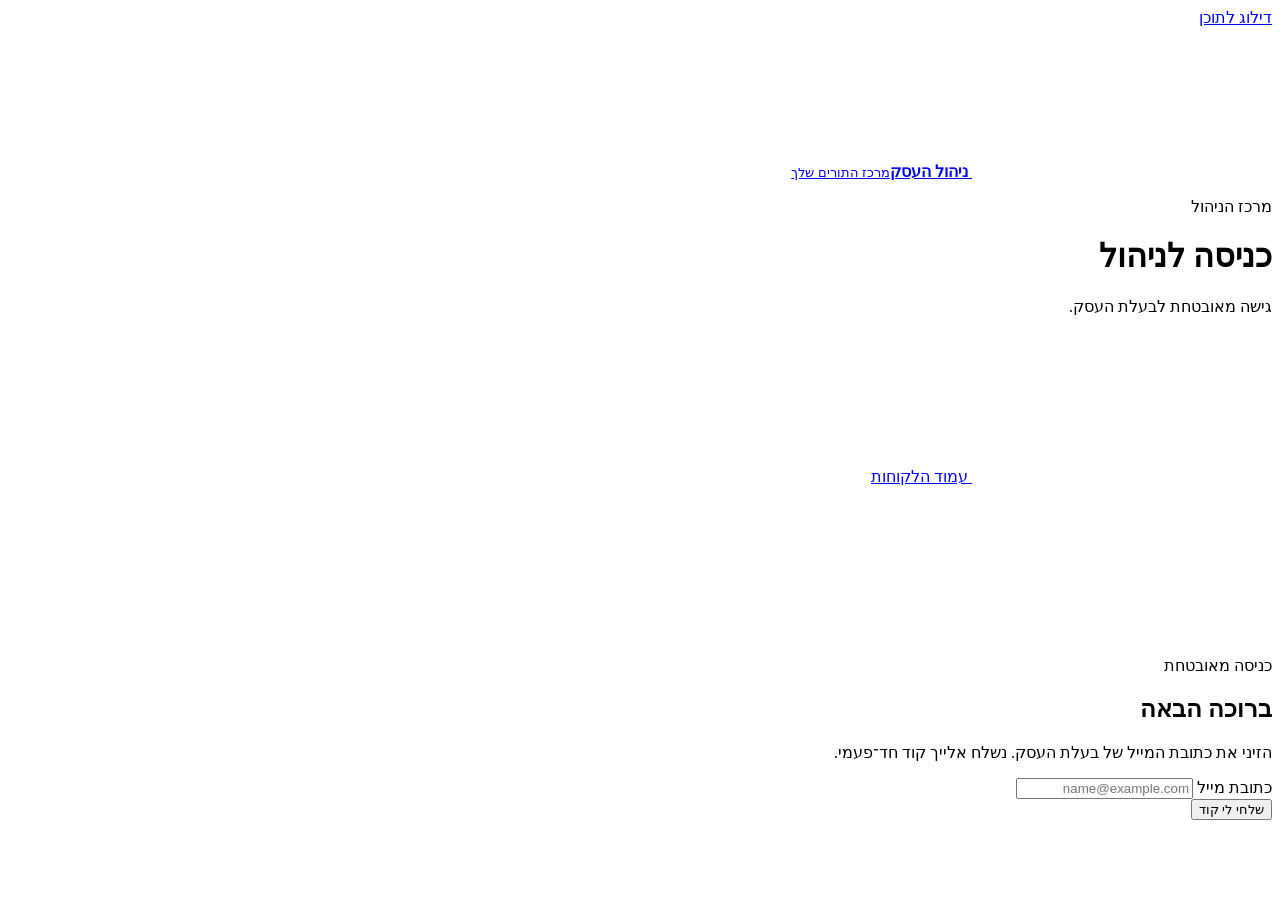
==== static/owner.html @ 922de00a "Initial booking system" ====
<!doctype html>
<html lang="he" dir="rtl">
<head>
  <meta charset="utf-8">
  <meta name="viewport" content="width=device-width, initial-scale=1, viewport-fit=cover">
  <meta name="theme-color" content="#fbf8f6">
  <title>ניהול תורים</title>
  <link rel="icon" href="/favicon.svg" type="image/svg+xml">
  <link rel="preconnect" href="https://fonts.googleapis.com">
  <link rel="preconnect" href="https://fonts.gstatic.com" crossorigin>
  <link rel="stylesheet" href="/styles.css">
</head>
<body class="owner-page">
  <a class="skip-link" href="#ownerContent">דילוג לתוכן</a>
  <div class="owner-layout">
    <aside class="owner-sidebar" aria-label="ניווט ניהול">
      <a class="brand-mark owner-brand" href="/owner.html">
        <span class="brand-mark__icon"><svg class="icon" aria-hidden="true"><use href="/icons.svg#sparkles"></use></svg></span>
        <span><strong>ניהול העסק</strong><small>מרכז התורים שלך</small></span>
      </a>
      <nav id="ownerNav" class="owner-nav" aria-label="מסכי ניהול" hidden>
        <button data-tab="bookings" type="button" aria-selected="true"><svg class="icon" aria-hidden="true"><use href="/icons.svg#calendar-days"></use></svg><span>תורים</span></button>
        <button data-tab="services" type="button" aria-selected="false"><svg class="icon" aria-hidden="true"><use href="/icons.svg#briefcase"></use></svg><span>שירותים</span></button>
        <button data-tab="hours" type="button" aria-selected="false"><svg class="icon" aria-hidden="true"><use href="/icons.svg#clock"></use></svg><span>שעות פעילות</span></button>
        <button data-tab="overrides" type="button" aria-selected="false"><svg class="icon" aria-hidden="true"><use href="/icons.svg#calendar-off"></use></svg><span>ימים מיוחדים</span></button>
        <button data-tab="blocks" type="button" aria-selected="false"><svg class="icon" aria-hidden="true"><use href="/icons.svg#ban"></use></svg><span>חסימות</span></button>
        <button data-tab="customers" type="button" aria-selected="false"><svg class="icon" aria-hidden="true"><use href="/icons.svg#users"></use></svg><span>לקוחות</span></button>
        <button data-tab="settings" type="button" aria-selected="false"><svg class="icon" aria-hidden="true"><use href="/icons.svg#settings"></use></svg><span>הגדרות</span></button>
      </nav>
      <a id="ownerSidebarFooter" class="owner-sidebar__footer" href="/" hidden><svg class="icon" aria-hidden="true"><use href="/icons.svg#home"></use></svg><span>צפייה בעמוד הלקוחות</span></a>
    </aside>

    <main class="owner-main" id="ownerContent">
      <header class="owner-topbar">
        <div>
          <p class="eyebrow">מרכז הניהול</p>
          <h1 id="pageTitle">כניסה לניהול</h1>
          <p id="pageDescription">גישה מאובטחת לבעלת העסק.</p>
        </div>
        <a class="btn btn--secondary btn--compact" href="/">
          <svg class="icon" aria-hidden="true"><use href="/icons.svg#home"></use></svg>
          <span>עמוד הלקוחות</span>
        </a>
      </header>

      <section class="login-card" aria-labelledby="loginTitle">
        <div class="login-card__visual"><svg class="icon" aria-hidden="true"><use href="/icons.svg#shield-check"></use></svg></div>
        <div class="login-card__content">
          <p class="eyebrow">כניסה מאובטחת</p>
          <h2 id="loginTitle">ברוכה הבאה</h2>
          <p>הזיני את כתובת המייל של בעלת העסק. נשלח אלייך קוד חד־פעמי.</p>
          <div class="field">
            <label for="email">כתובת מייל</label>
            <input id="email" class="input ltr" type="email" inputmode="email" autocomplete="email" placeholder="name@example.com">
          </div>
          <button id="sendCode" class="btn btn--primary btn--wide" type="button">שלחי לי קוד</button>
          <div id="ownerCodeField" class="field" hidden>
            <label for="code">הקוד שקיבלת</label>
            <input id="code" class="input otp__box" inputmode="numeric" autocomplete="one-time-code" maxlength="4" pattern="[0-9]{4}" placeholder="0000">
            <button id="verify" class="btn btn--primary btn--wide" type="button">כניסה לניהול</button>
          </div>
          <p id="loginStatus" class="field-message" aria-live="polite"></p>
        </div>
      </section>

      <section id="admin" class="admin-content" hidden>
        <div id="stats" class="stats-grid" aria-live="polite"></div>
        <div id="view" class="admin-view" aria-live="polite" aria-busy="false"></div>
      </section>
    </main>
  </div>

  <dialog id="confirmDialog" class="confirm-dialog" aria-labelledby="confirmTitle">
    <div class="confirm-dialog__icon"><svg class="icon" aria-hidden="true"><use href="/icons.svg#circle-alert"></use></svg></div>
    <h2 id="confirmTitle">אישור פעולה</h2>
    <p id="confirmMessage"></p>
    <div class="dialog-actions">
      <button id="confirmCancel" class="btn btn--secondary" type="button">חזרה</button>
      <button id="confirmAccept" class="btn btn--danger" type="button">אישור</button>
    </div>
  </dialog>

  <div id="toastRegion" class="toast-region" aria-live="polite" aria-atomic="true"></div>
  <script src="/owner.js"></script>
</body>
</html>
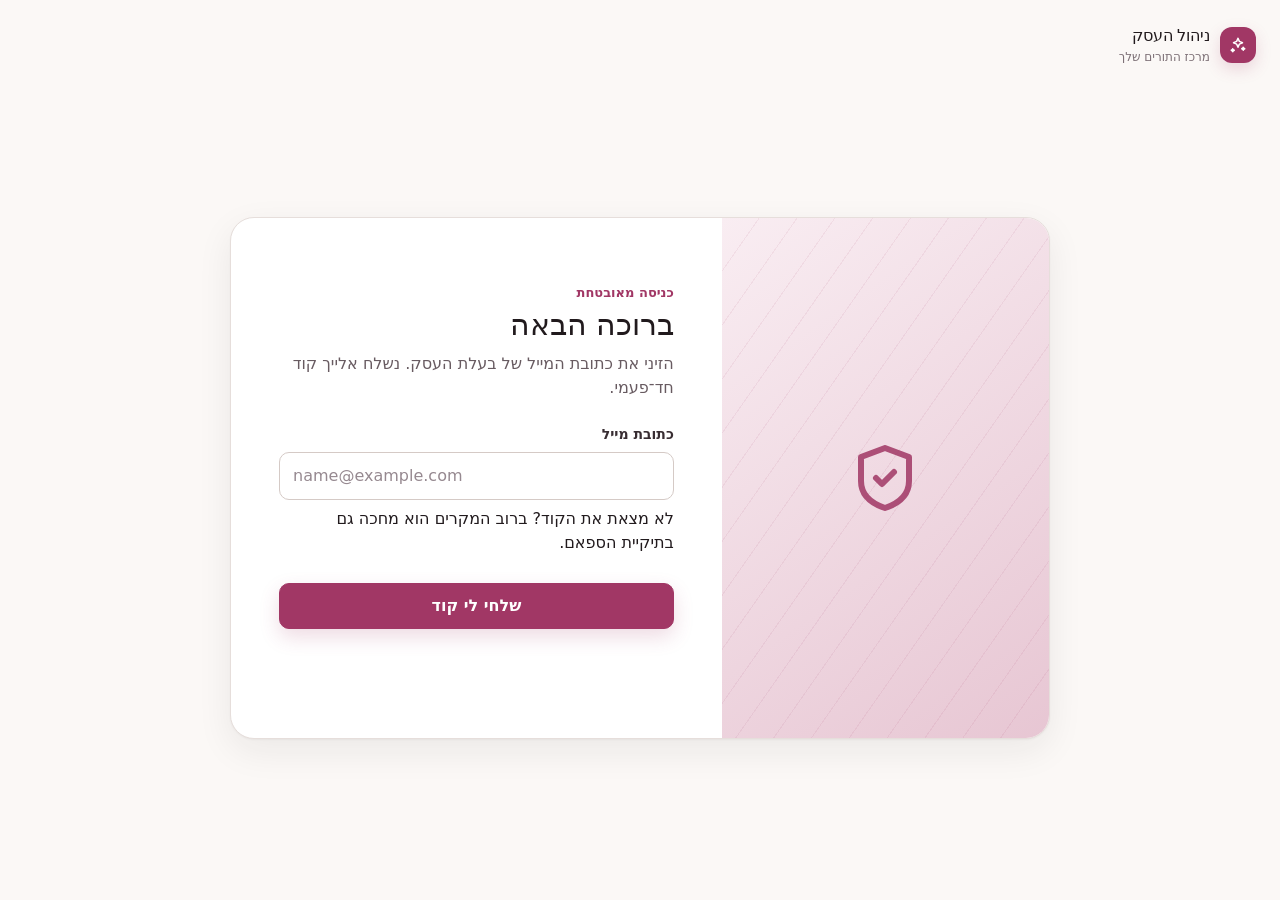
==== commit 24cdc1a1: "update code" ====
--- a/static/owner.html
+++ b/static/owner.html
@@ -8,7 +8,7 @@
   <link rel="icon" href="/favicon.svg" type="image/svg+xml">
   <link rel="preconnect" href="https://fonts.googleapis.com">
   <link rel="preconnect" href="https://fonts.gstatic.com" crossorigin>
-  <link rel="stylesheet" href="/styles.css">
+  <link rel="stylesheet" href="/styles.css?v=20260716-contact">
 </head>
 <body class="owner-page">
   <a class="skip-link" href="#ownerContent">דילוג לתוכן</a>
@@ -37,10 +37,16 @@
           <h1 id="pageTitle">כניסה לניהול</h1>
           <p id="pageDescription">גישה מאובטחת לבעלת העסק.</p>
         </div>
-        <a class="btn btn--secondary btn--compact" href="/">
-          <svg class="icon" aria-hidden="true"><use href="/icons.svg#home"></use></svg>
-          <span>עמוד הלקוחות</span>
-        </a>
+        <div class="owner-topbar__actions">
+          <button id="logout" class="btn btn--ghost btn--compact" type="button" hidden>
+            <svg class="icon" aria-hidden="true"><use href="/icons.svg#log-out"></use></svg>
+            <span>יציאה</span>
+          </button>
+          <a class="btn btn--secondary btn--compact" href="/">
+            <svg class="icon" aria-hidden="true"><use href="/icons.svg#home"></use></svg>
+            <span>עמוד הלקוחות</span>
+          </a>
+        </div>
       </header>
 
       <section class="login-card" aria-labelledby="loginTitle">
@@ -52,11 +58,12 @@
           <div class="field">
             <label for="email">כתובת מייל</label>
             <input id="email" class="input ltr" type="email" inputmode="email" autocomplete="email" placeholder="name@example.com">
+            <p class="email-hint">לא מצאת את הקוד? ברוב המקרים הוא מחכה גם בתיקיית הספאם.</p>
           </div>
           <button id="sendCode" class="btn btn--primary btn--wide" type="button">שלחי לי קוד</button>
           <div id="ownerCodeField" class="field" hidden>
             <label for="code">הקוד שקיבלת</label>
-            <input id="code" class="input otp__box" inputmode="numeric" autocomplete="one-time-code" maxlength="4" pattern="[0-9]{4}" placeholder="0000">
+            <input id="code" class="input otp__box" inputmode="numeric" autocomplete="one-time-code" maxlength="6" pattern="[0-9]{6}" placeholder="000000">
             <button id="verify" class="btn btn--primary btn--wide" type="button">כניסה לניהול</button>
           </div>
           <p id="loginStatus" class="field-message" aria-live="polite"></p>
@@ -80,7 +87,21 @@
     </div>
   </dialog>
 
+  <dialog id="rescheduleDialog" class="confirm-dialog" aria-labelledby="rescheduleTitle">
+    <div class="confirm-dialog__icon"><svg class="icon" aria-hidden="true"><use href="/icons.svg#calendar-days"></use></svg></div>
+    <h2 id="rescheduleTitle">שינוי מועד</h2>
+    <div class="form-grid">
+      <label class="field"><span class="field__label">תאריך</span><input id="rescheduleDate" class="input ltr" type="date" required></label>
+      <label class="field"><span class="field__label">שעה</span><input id="rescheduleTime" class="input ltr" type="time" required></label>
+    </div>
+    <p id="rescheduleStatus" class="field-message" aria-live="polite"></p>
+    <div class="dialog-actions">
+      <button id="rescheduleCancel" class="btn btn--secondary" type="button">חזרה</button>
+      <button id="rescheduleSave" class="btn btn--primary" type="button"><span>שמירת מועד</span></button>
+    </div>
+  </dialog>
+
   <div id="toastRegion" class="toast-region" aria-live="polite" aria-atomic="true"></div>
-  <script src="/owner.js"></script>
+  <script src="/owner.js?v=20260716-images3"></script>
 </body>
 </html>
--- a/styles.css
+++ b/styles.css
@@ -0,0 +1,2392 @@
+@import url("https://fonts.googleapis.com/css2?family=Assistant:wght@400;500;600;700&family=Rubik:wght@400;500;600&display=swap");
+
+:root {
+  --ink-950: #211a1d;
+  --ink-800: #382d32;
+  --ink-600: #685b61;
+  --ink-500: #7d7076;
+  --ink-400: #968990;
+  --surface-page: #fbf8f6;
+  --surface-card: #ffffff;
+  --surface-subtle: #f6f1ef;
+  --surface-muted: #efe9e7;
+  --border: #e6dedb;
+  --border-strong: #d5cac6;
+  --accent: #a13765;
+  --accent-hover: #872b55;
+  --accent-pressed: #742349;
+  --accent-soft: #f8eaf0;
+  --accent-subtle: #fcf5f8;
+  --success: #256a4a;
+  --success-soft: #e9f5ee;
+  --warning: #8a5a12;
+  --warning-soft: #fff4df;
+  --danger: #a23737;
+  --danger-hover: #892b2b;
+  --danger-soft: #fbecec;
+  --focus: #a13765;
+  --shadow-card: 0 1px 2px rgba(33, 26, 29, .04), 0 12px 36px rgba(33, 26, 29, .07);
+  --shadow-overlay: 0 24px 80px rgba(33, 26, 29, .18);
+  --radius-sm: 10px;
+  --radius-md: 16px;
+  --radius-lg: 24px;
+  --radius-full: 999px;
+  --ease: cubic-bezier(.22, 1, .36, 1);
+  --sidebar-width: 248px;
+}
+
+* {
+  box-sizing: border-box;
+  letter-spacing: 0;
+}
+
+html {
+  min-width: 320px;
+  direction: rtl;
+  scroll-behavior: smooth;
+}
+
+body {
+  min-height: 100vh;
+  margin: 0;
+  overflow-x: hidden;
+  background: var(--surface-page);
+  color: var(--ink-950);
+  font-family: "Assistant", system-ui, sans-serif;
+  font-size: 16px;
+  line-height: 1.5;
+  font-variant-numeric: tabular-nums;
+  -webkit-font-smoothing: antialiased;
+}
+
+button,
+input,
+textarea,
+select {
+  color: inherit;
+  font: inherit;
+  font-variant-numeric: tabular-nums;
+}
+
+button,
+summary {
+  -webkit-tap-highlight-color: transparent;
+}
+
+button:not(:disabled),
+summary {
+  cursor: pointer;
+}
+
+button:disabled {
+  cursor: not-allowed;
+  opacity: .58;
+}
+
+a {
+  color: inherit;
+  text-decoration: none;
+}
+
+svg {
+  display: block;
+}
+
+h1,
+h2,
+h3,
+p {
+  margin-block-start: 0;
+}
+
+h1,
+h2,
+h3 {
+  font-family: "Rubik", "Assistant", sans-serif;
+  font-weight: 500;
+  line-height: 1.25;
+}
+
+[hidden] {
+  display: none !important;
+}
+
+:focus-visible {
+  outline: 3px solid var(--focus);
+  outline-offset: 3px;
+}
+
+::selection {
+  background: var(--accent-soft);
+  color: var(--accent-pressed);
+}
+
+.ltr,
+input[type="tel"],
+input[type="number"],
+input[type="time"],
+input[type="date"],
+.otp__box {
+  direction: ltr;
+  unicode-bidi: isolate;
+}
+
+.icon {
+  width: 20px;
+  height: 20px;
+  flex: 0 0 auto;
+}
+
+.skip-link {
+  position: fixed;
+  z-index: 100;
+  inset-block-start: 8px;
+  inset-inline-start: 8px;
+  padding: 10px 16px;
+  border-radius: var(--radius-sm);
+  background: var(--ink-950);
+  color: #fff;
+  transform: translateY(-160%);
+}
+
+.skip-link:focus-visible {
+  transform: translateY(0);
+}
+
+.eyebrow {
+  margin-block-end: 4px;
+  color: var(--accent);
+  font-size: 13px;
+  font-weight: 700;
+}
+
+.muted,
+.section-description {
+  color: var(--ink-600);
+}
+
+.site-header {
+  position: relative;
+  z-index: 10;
+  width: min(100% - 32px, 760px);
+  min-height: 72px;
+  margin-inline: auto;
+  display: flex;
+  align-items: center;
+  justify-content: space-between;
+  gap: 16px;
+}
+
+.brand-mark {
+  min-width: 0;
+  display: inline-flex;
+  align-items: center;
+  gap: 10px;
+}
+
+.brand-mark strong {
+  overflow: hidden;
+  font-family: "Rubik", sans-serif;
+  font-size: 16px;
+  font-weight: 500;
+  text-overflow: ellipsis;
+  white-space: nowrap;
+}
+
+.brand-mark__icon {
+  width: 36px;
+  height: 36px;
+  border-radius: 12px;
+  display: grid;
+  place-items: center;
+  background: var(--accent);
+  color: #fff;
+  box-shadow: 0 6px 16px rgba(161, 55, 101, .18);
+}
+
+.brand-mark__icon .icon {
+  width: 18px;
+  height: 18px;
+}
+
+.header-actions {
+  display: flex;
+  align-items: center;
+  gap: 8px;
+}
+
+.btn {
+  min-height: 46px;
+  max-width: 100%;
+  border: 1px solid transparent;
+  border-radius: var(--radius-sm);
+  padding: 10px 18px;
+  display: inline-flex;
+  align-items: center;
+  justify-content: center;
+  gap: 8px;
+  background: transparent;
+  font-weight: 700;
+  line-height: 1.25;
+  text-align: center;
+  transition: background-color 140ms ease, border-color 140ms ease, color 140ms ease, transform 100ms ease, box-shadow 140ms ease;
+}
+
+.btn:active:not(:disabled),
+.service-card:active,
+.time-chip:active,
+.contact-btn:active {
+  transform: scale(.97);
+}
+
+.btn--primary {
+  border-color: var(--accent);
+  background: var(--accent);
+  color: #fff;
+  box-shadow: 0 8px 20px rgba(161, 55, 101, .18);
+}
+
+.btn--secondary {
+  border-color: var(--border);
+  background: var(--surface-card);
+  color: var(--ink-800);
+  box-shadow: 0 1px 2px rgba(33, 26, 29, .04);
+}
+
+.btn--ghost {
+  border-color: transparent;
+  color: var(--ink-600);
+}
+
+.btn--danger {
+  border-color: var(--danger);
+  background: var(--danger);
+  color: #fff;
+}
+
+.btn--compact {
+  min-height: 40px;
+  padding: 8px 12px;
+  font-size: 14px;
+}
+
+.btn--wide {
+  width: 100%;
+}
+
+.btn.is-loading {
+  pointer-events: none;
+}
+
+.booking-shell {
+  width: min(100% - 32px, 760px);
+  margin-inline: auto;
+  padding-block: 8px 136px;
+}
+
+.business-card,
+.booking-panel,
+.login-card,
+.admin-section,
+.settings-section {
+  border: 1px solid var(--border);
+  border-radius: var(--radius-lg);
+  background: var(--surface-card);
+  box-shadow: var(--shadow-card);
+}
+
+.business-card {
+  overflow: hidden;
+}
+
+.cover {
+  height: 128px;
+  background-color: #e9d9df;
+  background-image:
+    linear-gradient(135deg, rgba(255, 255, 255, .82), rgba(255, 255, 255, .08)),
+    repeating-linear-gradient(125deg, transparent 0 24px, rgba(161, 55, 101, .08) 24px 25px),
+    linear-gradient(135deg, #f3dfe6, #dba9bc);
+  background-position: center;
+  background-size: cover;
+}
+
+.business-card__content {
+  position: relative;
+  padding: 0 24px 20px;
+  display: grid;
+  grid-template-columns: 76px minmax(0, 1fr) auto;
+  align-items: end;
+  gap: 16px;
+}
+
+.profile {
+  width: 76px;
+  height: 76px;
+  margin-block-start: -30px;
+  align-self: start;
+  border: 4px solid var(--surface-card);
+  border-radius: 22px;
+  background-color: var(--accent-soft);
+  background-image: linear-gradient(145deg, #fff, #eecbd9);
+  background-position: center;
+  background-size: cover;
+  box-shadow: 0 8px 24px rgba(33, 26, 29, .12);
+}
+
+.business-card__heading {
+  min-width: 0;
+  padding-block-start: 14px;
+}
+
+.business-card h1 {
+  margin-block-end: 4px;
+  font-size: 25px;
+}
+
+.business-card .muted {
+  margin-block-end: 0;
+  overflow: hidden;
+  font-size: 15px;
+  text-overflow: ellipsis;
+  white-space: nowrap;
+}
+
+.contacts {
+  display: flex;
+  align-items: center;
+  gap: 6px;
+}
+
+.contact-btn {
+  width: 44px;
+  height: 44px;
+  border: 1px solid var(--border);
+  border-radius: var(--radius-sm);
+  display: grid;
+  place-items: center;
+  background: var(--surface-card);
+  color: var(--ink-600);
+  transition: background-color 140ms ease, border-color 140ms ease, color 140ms ease, transform 100ms ease;
+}
+
+.contact-btn span {
+  position: absolute;
+  width: 1px;
+  height: 1px;
+  padding: 0;
+  overflow: hidden;
+  clip: rect(0, 0, 0, 0);
+  white-space: nowrap;
+  border: 0;
+}
+
+.booking-panel {
+  margin-block-start: 16px;
+  padding: 24px;
+}
+
+.flow-header {
+  display: flex;
+  align-items: flex-start;
+  justify-content: space-between;
+  gap: 24px;
+}
+
+.flow-header h2 {
+  margin-block-end: 6px;
+  font-size: 24px;
+}
+
+.flow-header .section-description {
+  margin-block-end: 0;
+  font-size: 15px;
+}
+
+.step-counter {
+  width: 56px;
+  height: 56px;
+  flex: 0 0 56px;
+  border-radius: var(--radius-md);
+  display: flex;
+  align-items: baseline;
+  justify-content: center;
+  gap: 2px;
+  background: var(--accent-soft);
+  color: var(--accent);
+  font-family: "Rubik", sans-serif;
+}
+
+.step-counter span {
+  font-size: 24px;
+}
+
+.step-counter small {
+  color: var(--ink-500);
+}
+
+.progress-rail {
+  margin: 24px 0;
+  padding: 0;
+  display: grid;
+  grid-template-columns: repeat(3, 1fr);
+  list-style: none;
+}
+
+.progress-rail li {
+  position: relative;
+  min-width: 0;
+  display: flex;
+  align-items: center;
+  gap: 8px;
+  color: var(--ink-400);
+  font-size: 14px;
+}
+
+.progress-rail li:not(:last-child)::after {
+  content: "";
+  position: absolute;
+  z-index: 0;
+  inset-block-start: 15px;
+  inset-inline-start: 32px;
+  width: calc(100% - 32px);
+  height: 1px;
+  background: var(--border);
+}
+
+.progress-rail li span {
+  position: relative;
+  z-index: 1;
+  width: 30px;
+  height: 30px;
+  flex: 0 0 30px;
+  border: 1px solid var(--border);
+  border-radius: var(--radius-full);
+  display: grid;
+  place-items: center;
+  background: var(--surface-card);
+  font-weight: 700;
+}
+
+.progress-rail li b {
+  position: relative;
+  z-index: 1;
+  overflow: hidden;
+  padding-inline: 6px;
+  background: var(--surface-card);
+  font-weight: 600;
+  text-overflow: ellipsis;
+  white-space: nowrap;
+}
+
+.progress-rail li.active {
+  color: var(--accent);
+}
+
+.progress-rail li.active span {
+  border-color: var(--accent);
+  background: var(--accent);
+  color: #fff;
+}
+
+.progress-rail li.complete {
+  color: var(--ink-600);
+}
+
+.progress-rail li.complete span {
+  border-color: var(--success);
+  background: var(--success-soft);
+  color: var(--success);
+}
+
+.flow-step {
+  min-width: 0;
+}
+
+.flow-back {
+  min-height: 44px;
+  margin-block-end: 16px;
+  border: 0;
+  padding: 0 4px;
+  display: inline-flex;
+  align-items: center;
+  gap: 6px;
+  background: transparent;
+  color: var(--ink-600);
+  font-weight: 600;
+}
+
+.flow-back .icon--back {
+  transform: scaleX(-1);
+}
+
+.service-grid {
+  display: grid;
+  grid-template-columns: repeat(2, minmax(0, 1fr));
+  gap: 12px;
+}
+
+.service-card {
+  position: relative;
+  min-width: 0;
+  min-height: 104px;
+  border: 1px solid var(--border);
+  border-radius: var(--radius-md);
+  padding: 16px;
+  display: grid;
+  grid-template-columns: auto minmax(0, 1fr);
+  grid-template-rows: 1fr auto;
+  gap: 12px;
+  background: var(--surface-card);
+  color: var(--ink-950);
+  text-align: start;
+  transition: border-color 140ms ease, background-color 140ms ease, transform 100ms ease, box-shadow 140ms ease;
+}
+
+.service-card__check {
+  width: 24px;
+  height: 24px;
+  border: 1px solid var(--border-strong);
+  border-radius: 8px;
+  display: grid;
+  place-items: center;
+  color: transparent;
+}
+
+.service-card__check .icon {
+  width: 15px;
+  height: 15px;
+}
+
+.service-card__content {
+  min-width: 0;
+  display: flex;
+  flex-direction: column;
+}
+
+.service-card__content strong {
+  overflow-wrap: anywhere;
+  font-family: "Rubik", sans-serif;
+  font-size: 16px;
+  font-weight: 500;
+}
+
+.service-card__content small {
+  margin-block-start: 3px;
+  color: var(--ink-500);
+}
+
+.service-card__meta {
+  grid-column: 1 / -1;
+  display: flex;
+  align-items: center;
+  justify-content: space-between;
+  gap: 12px;
+  color: var(--ink-600);
+  font-size: 14px;
+}
+
+.service-card__meta b {
+  color: var(--ink-950);
+  font-family: "Rubik", sans-serif;
+  font-size: 16px;
+  font-weight: 500;
+}
+
+.service-card[aria-pressed="true"] {
+  border-color: var(--accent);
+  background: var(--accent-subtle);
+  box-shadow: 0 0 0 1px var(--accent);
+}
+
+.service-card[aria-pressed="true"] .service-card__check {
+  border-color: var(--accent);
+  background: var(--accent);
+  color: #fff;
+}
+
+.service-card:only-child {
+  grid-column: 1 / -1;
+}
+
+.summary-bar {
+  position: fixed;
+  z-index: 40;
+  inset-block-end: 0;
+  inset-inline: 0;
+  border-block-start: 1px solid rgba(230, 222, 219, .9);
+  background: rgba(255, 255, 255, .94);
+  box-shadow: 0 -12px 40px rgba(33, 26, 29, .08);
+  backdrop-filter: blur(18px);
+  animation: bar-in 180ms var(--ease) both;
+}
+
+.summary-bar__inner {
+  width: min(100% - 32px, 760px);
+  min-height: 88px;
+  margin-inline: auto;
+  padding-block: 12px calc(12px + env(safe-area-inset-bottom));
+  display: flex;
+  align-items: center;
+  justify-content: space-between;
+  gap: 16px;
+}
+
+.summary-bar__inner > div {
+  min-width: 0;
+  display: flex;
+  flex-direction: column;
+}
+
+.summary-bar__label {
+  color: var(--ink-500);
+  font-size: 12px;
+  font-weight: 600;
+}
+
+.summary-bar strong {
+  overflow: hidden;
+  color: var(--ink-950);
+  font-size: 15px;
+  text-overflow: ellipsis;
+  white-space: nowrap;
+}
+
+.icon--direction {
+  transform: none;
+}
+
+.segmented-control {
+  display: grid;
+  grid-template-columns: repeat(2, 1fr);
+  gap: 4px;
+  padding: 4px;
+  border: 1px solid var(--border);
+  border-radius: 14px;
+  background: var(--surface-subtle);
+}
+
+.segmented-control button {
+  min-height: 44px;
+  border: 0;
+  border-radius: var(--radius-sm);
+  padding: 8px 12px;
+  background: transparent;
+  color: var(--ink-600);
+  font-weight: 600;
+}
+
+.segmented-control button[aria-pressed="true"] {
+  background: var(--surface-card);
+  color: var(--ink-950);
+  box-shadow: 0 1px 4px rgba(33, 26, 29, .1);
+}
+
+.date-field {
+  margin-block-start: 16px;
+}
+
+.slots {
+  min-height: 180px;
+  margin-block-start: 16px;
+  display: grid;
+  gap: 18px;
+}
+
+.slot-day__title {
+  position: sticky;
+  z-index: 2;
+  inset-block-start: 0;
+  margin: 0 0 10px;
+  padding-block: 6px;
+  background: var(--surface-card);
+  color: var(--ink-600);
+  font-size: 14px;
+}
+
+.slot-grid {
+  display: grid;
+  grid-template-columns: repeat(4, minmax(0, 1fr));
+  gap: 8px;
+}
+
+.time-chip {
+  min-width: 0;
+  min-height: 56px;
+  border: 1px solid var(--border);
+  border-radius: var(--radius-full);
+  background: var(--surface-card);
+  color: var(--ink-800);
+  font-family: "Rubik", sans-serif;
+  font-size: 19px;
+  font-weight: 500;
+  animation: chip-in 180ms var(--ease) var(--delay, 0ms) both;
+  transition: background-color 100ms ease, border-color 100ms ease, color 100ms ease, opacity 100ms ease, transform 100ms ease;
+}
+
+.slot-grid:has(.time-chip[aria-pressed="true"]) .time-chip:not([aria-pressed="true"]) {
+  opacity: .45;
+}
+
+.time-chip[aria-pressed="true"] {
+  border-color: var(--accent);
+  background: var(--accent);
+  color: #fff;
+}
+
+.field {
+  min-width: 0;
+  display: flex;
+  flex-direction: column;
+  gap: 7px;
+}
+
+.field__label,
+.field > label {
+  color: var(--ink-800);
+  font-size: 14px;
+  font-weight: 700;
+}
+
+.field__label {
+  display: flex;
+  align-items: baseline;
+  justify-content: space-between;
+  gap: 8px;
+}
+
+.field__label small,
+.optional {
+  color: var(--ink-400);
+  font-size: 12px;
+  font-weight: 500;
+}
+
+.input {
+  width: 100%;
+  min-height: 48px;
+  border: 1px solid var(--border-strong);
+  border-radius: var(--radius-sm);
+  padding: 11px 13px;
+  background: var(--surface-card);
+  color: var(--ink-950);
+  outline: none;
+  transition: border-color 140ms ease, box-shadow 140ms ease, background-color 140ms ease;
+}
+
+.input::placeholder {
+  color: var(--ink-400);
+}
+
+.input:hover:not(:disabled) {
+  border-color: #bbaeb3;
+}
+
+.input:focus {
+  border-color: var(--accent);
+  box-shadow: 0 0 0 3px rgba(161, 55, 101, .13);
+}
+
+.input:disabled {
+  background: var(--surface-muted);
+  color: var(--ink-400);
+}
+
+textarea.input {
+  min-height: 96px;
+  resize: vertical;
+}
+
+.input-action {
+  display: grid;
+  grid-template-columns: minmax(0, 1fr) auto;
+  gap: 8px;
+}
+
+.otp__box {
+  font-family: "Rubik", sans-serif;
+  font-size: 21px;
+  text-align: center;
+}
+
+.appointment-summary {
+  margin-block-end: 16px;
+  border: 1px solid var(--border);
+  border-radius: var(--radius-md);
+  padding: 16px;
+  display: grid;
+  grid-template-columns: auto minmax(0, 1fr);
+  gap: 12px;
+  background: var(--surface-subtle);
+}
+
+.appointment-summary__icon {
+  width: 44px;
+  height: 44px;
+  border-radius: 12px;
+  display: grid;
+  place-items: center;
+  background: var(--accent-soft);
+  color: var(--accent);
+}
+
+.appointment-summary__content {
+  min-width: 0;
+  display: flex;
+  flex-direction: column;
+}
+
+.appointment-summary__content span,
+.appointment-summary__content small {
+  color: var(--ink-600);
+}
+
+.appointment-summary__content strong {
+  margin-block: 2px;
+  overflow-wrap: anywhere;
+}
+
+.appointment-summary__note {
+  grid-column: 1 / -1;
+  margin: 4px 0 0;
+  padding-block-start: 12px;
+  border-block-start: 1px solid var(--border);
+  color: var(--ink-600);
+  font-size: 14px;
+}
+
+.auth-card {
+  margin-block-end: 16px;
+  border: 1px solid var(--border);
+  border-radius: var(--radius-md);
+  padding: 16px;
+  display: grid;
+  gap: 14px;
+}
+
+.auth-card__title {
+  display: flex;
+  align-items: flex-start;
+  gap: 10px;
+}
+
+.auth-card__title > .icon {
+  margin-block-start: 2px;
+  color: var(--success);
+}
+
+.auth-card__title h3 {
+  margin-block-end: 2px;
+  font-size: 16px;
+}
+
+.auth-card__title p {
+  margin: 0;
+  color: var(--ink-600);
+  font-size: 14px;
+}
+
+.auth-card.is-verified {
+  border-color: #bedccb;
+  background: var(--success-soft);
+}
+
+.auth-card.is-verified .field,
+.auth-card.is-verified .auth-card__title p {
+  display: none;
+}
+
+.auth-card.is-verified .auth-card__title h3 {
+  color: var(--success);
+}
+
+.field-message {
+  min-height: 21px;
+  margin: 0;
+  color: var(--ink-600);
+  font-size: 14px;
+}
+
+#confirmStep > .field {
+  margin-block-end: 16px;
+}
+
+.banner {
+  width: 100%;
+  min-height: 56px;
+  border-radius: var(--radius-sm);
+  padding: 12px 14px;
+  display: flex;
+  align-items: center;
+  gap: 10px;
+  font-size: 14px;
+}
+
+.banner--error {
+  border: 1px solid #e6bcbc;
+  background: var(--danger-soft);
+  color: var(--danger);
+}
+
+.empty-state {
+  width: 100%;
+  min-height: 180px;
+  border: 1px dashed var(--border-strong);
+  border-radius: var(--radius-md);
+  padding: 24px;
+  display: flex;
+  flex-direction: column;
+  align-items: center;
+  justify-content: center;
+  text-align: center;
+}
+
+.empty-state__icon {
+  width: 48px;
+  height: 48px;
+  margin-block-end: 12px;
+  border-radius: 14px;
+  display: grid;
+  place-items: center;
+  background: var(--surface-subtle);
+  color: var(--ink-500);
+}
+
+.empty-state strong {
+  font-family: "Rubik", sans-serif;
+  font-weight: 500;
+}
+
+.empty-state p {
+  max-width: 380px;
+  margin: 4px 0 0;
+  color: var(--ink-600);
+  font-size: 14px;
+}
+
+.skeleton {
+  position: relative;
+  overflow: hidden;
+  border-radius: var(--radius-sm);
+  background: var(--surface-muted);
+}
+
+.skeleton::after {
+  content: "";
+  position: absolute;
+  inset: 0;
+  transform: translateX(100%);
+  background: linear-gradient(90deg, transparent, rgba(255, 255, 255, .8), transparent);
+  animation: shimmer 1100ms linear infinite;
+}
+
+.service-skeleton {
+  min-height: 104px;
+}
+
+.skeleton--label {
+  width: 120px;
+  height: 18px;
+  margin-block-end: 12px;
+}
+
+.skeleton--slot {
+  height: 56px;
+  border-radius: var(--radius-full);
+}
+
+.booking-skeleton {
+  min-height: 150px;
+  margin-block-end: 12px;
+}
+
+dialog {
+  color: var(--ink-950);
+}
+
+dialog::backdrop {
+  background: rgba(33, 26, 29, .42);
+  backdrop-filter: blur(3px);
+}
+
+.sheet {
+  width: min(100% - 24px, 620px);
+  max-height: min(86dvh, 760px);
+  margin: auto auto 0;
+  border: 1px solid var(--border);
+  border-radius: var(--radius-lg) var(--radius-lg) 0 0;
+  padding: 12px 20px calc(24px + env(safe-area-inset-bottom));
+  background: var(--surface-card);
+  box-shadow: var(--shadow-overlay);
+  animation: sheet-in 180ms var(--ease) both;
+}
+
+.sheet__handle {
+  width: 40px;
+  height: 4px;
+  margin: 0 auto 16px;
+  border-radius: var(--radius-full);
+  background: var(--border-strong);
+}
+
+.sheet__header {
+  margin-block-end: 16px;
+  display: flex;
+  align-items: flex-start;
+  justify-content: space-between;
+  gap: 16px;
+}
+
+.sheet__header h2 {
+  margin: 0;
+  font-size: 22px;
+}
+
+.icon-btn {
+  width: 44px;
+  height: 44px;
+  flex: 0 0 44px;
+  border: 1px solid var(--border);
+  border-radius: var(--radius-sm);
+  display: grid;
+  place-items: center;
+  background: var(--surface-card);
+  color: var(--ink-600);
+}
+
+.booking-list {
+  overflow-y: auto;
+}
+
+.booking-card {
+  margin-block-end: 12px;
+  border: 1px solid var(--border);
+  border-radius: var(--radius-md);
+  padding: 16px;
+}
+
+.booking-card__header,
+.booking-card__actions {
+  display: flex;
+  align-items: center;
+  justify-content: space-between;
+  gap: 12px;
+  flex-wrap: wrap;
+}
+
+.booking-card__date {
+  display: flex;
+  flex-direction: column;
+}
+
+.booking-card__date span {
+  color: var(--accent);
+  font-family: "Rubik", sans-serif;
+  font-size: 20px;
+}
+
+.booking-card__services {
+  margin: 12px 0 2px;
+  font-weight: 600;
+}
+
+.booking-card__meta {
+  margin-block-end: 14px;
+  color: var(--ink-600);
+  font-size: 14px;
+}
+
+.arrival-request {
+  margin-block-start: 14px;
+  border-block-start: 1px solid var(--border);
+  padding-block-start: 14px;
+  display: flex;
+  align-items: center;
+  gap: 8px;
+  flex-wrap: wrap;
+}
+
+.arrival-request p {
+  width: 100%;
+  margin-block-end: 4px;
+}
+
+.status-badge {
+  min-height: 28px;
+  border-radius: var(--radius-full);
+  padding: 4px 10px;
+  display: inline-flex;
+  align-items: center;
+  justify-content: center;
+  font-size: 12px;
+  font-weight: 700;
+  white-space: nowrap;
+}
+
+.status-badge--pending,
+.status-badge--warning {
+  background: var(--warning-soft);
+  color: var(--warning);
+}
+
+.status-badge--approved {
+  background: var(--success-soft);
+  color: var(--success);
+}
+
+.status-badge--rejected,
+.status-badge--cancelled {
+  background: var(--danger-soft);
+  color: var(--danger);
+}
+
+.success-dialog,
+.confirm-dialog {
+  width: min(100% - 32px, 440px);
+  border: 1px solid var(--border);
+  border-radius: var(--radius-lg);
+  padding: 28px;
+  background: var(--surface-card);
+  box-shadow: var(--shadow-overlay);
+  text-align: center;
+  animation: dialog-in 180ms var(--ease) both;
+}
+
+.success-mark,
+.confirm-dialog__icon {
+  width: 64px;
+  height: 64px;
+  margin: 0 auto 16px;
+  border-radius: 20px;
+  display: grid;
+  place-items: center;
+}
+
+.success-mark {
+  background: var(--success-soft);
+  color: var(--success);
+}
+
+.confirm-dialog__icon {
+  background: var(--danger-soft);
+  color: var(--danger);
+}
+
+.success-mark .icon,
+.confirm-dialog__icon .icon {
+  width: 30px;
+  height: 30px;
+}
+
+.success-dialog h2,
+.confirm-dialog h2 {
+  margin-block-end: 8px;
+  font-size: 22px;
+}
+
+.success-dialog > p:not(.eyebrow),
+.confirm-dialog > p {
+  margin-block-end: 20px;
+  color: var(--ink-600);
+}
+
+.dialog-actions {
+  display: grid;
+  grid-template-columns: 1fr 1fr;
+  gap: 8px;
+}
+
+.toast-region {
+  position: fixed;
+  z-index: 100;
+  inset-block-start: 16px;
+  inset-inline: 16px;
+  pointer-events: none;
+  display: flex;
+  justify-content: center;
+}
+
+.toast {
+  width: min(100%, 440px);
+  min-height: 52px;
+  border: 1px solid var(--border);
+  border-radius: var(--radius-sm);
+  padding: 12px 14px;
+  display: flex;
+  align-items: center;
+  gap: 10px;
+  background: var(--surface-card);
+  box-shadow: var(--shadow-overlay);
+  color: var(--ink-800);
+  animation: toast-in 180ms var(--ease) both;
+}
+
+.toast--success .icon {
+  color: var(--success);
+}
+
+.toast--error {
+  border-color: #e6bcbc;
+}
+
+.toast--error .icon {
+  color: var(--danger);
+}
+
+/* Owner dashboard */
+.owner-layout {
+  min-height: 100vh;
+  display: grid;
+  grid-template-columns: var(--sidebar-width) minmax(0, 1fr);
+}
+
+.owner-sidebar {
+  position: sticky;
+  z-index: 30;
+  inset-block-start: 0;
+  height: 100dvh;
+  border-inline-end: 1px solid var(--border);
+  padding: 24px 16px;
+  display: flex;
+  flex-direction: column;
+  background: #fff;
+}
+
+.owner-brand {
+  padding-inline: 8px;
+}
+
+.owner-brand > span:last-child {
+  min-width: 0;
+  display: flex;
+  flex-direction: column;
+}
+
+.owner-brand small {
+  color: var(--ink-500);
+  font-size: 12px;
+}
+
+.owner-nav {
+  margin-block-start: 32px;
+  display: grid;
+  gap: 4px;
+}
+
+.owner-nav button {
+  min-height: 46px;
+  border: 0;
+  border-radius: var(--radius-sm);
+  padding: 10px 12px;
+  display: flex;
+  align-items: center;
+  gap: 12px;
+  background: transparent;
+  color: var(--ink-600);
+  font-weight: 600;
+  text-align: start;
+}
+
+.owner-nav button[aria-selected="true"] {
+  background: var(--accent-soft);
+  color: var(--accent);
+}
+
+.owner-sidebar__footer {
+  min-height: 46px;
+  margin-block-start: auto;
+  border-block-start: 1px solid var(--border);
+  padding: 18px 8px 0;
+  display: flex;
+  align-items: center;
+  gap: 10px;
+  color: var(--ink-600);
+  font-size: 14px;
+  font-weight: 600;
+}
+
+.owner-main {
+  min-width: 0;
+  width: min(100%, 1260px);
+  margin-inline: auto;
+  padding: 32px 40px 64px;
+}
+
+.owner-topbar {
+  min-height: 72px;
+  margin-block-end: 24px;
+  display: flex;
+  align-items: flex-start;
+  justify-content: space-between;
+  gap: 24px;
+}
+
+.owner-topbar__actions {
+  display: flex;
+  align-items: center;
+  gap: 8px;
+}
+
+#rescheduleDialog .form-grid {
+  margin-block: 18px 8px;
+  text-align: start;
+}
+
+.owner-topbar h1 {
+  margin-block-end: 4px;
+  font-size: 30px;
+}
+
+.owner-topbar p:last-child {
+  margin: 0;
+  color: var(--ink-600);
+}
+
+.owner-page:not(.is-authenticated) .owner-layout {
+  display: block;
+}
+
+.owner-page:not(.is-authenticated) .owner-sidebar {
+  position: absolute;
+  height: auto;
+  border: 0;
+  background: transparent;
+}
+
+.owner-page:not(.is-authenticated) .owner-topbar {
+  display: none;
+}
+
+.owner-page:not(.is-authenticated) .owner-main {
+  min-height: 100vh;
+  padding: 96px 24px 40px;
+  display: grid;
+  place-items: center;
+}
+
+.login-card {
+  width: min(100%, 820px);
+  overflow: hidden;
+  display: grid;
+  grid-template-columns: .8fr 1.2fr;
+}
+
+.login-card__visual {
+  min-height: 520px;
+  display: grid;
+  place-items: center;
+  background:
+    repeating-linear-gradient(125deg, transparent 0 30px, rgba(161, 55, 101, .08) 30px 31px),
+    linear-gradient(145deg, #f9edf2, #e7c6d3);
+  color: var(--accent);
+}
+
+.login-card__visual .icon {
+  width: 72px;
+  height: 72px;
+  opacity: .85;
+}
+
+.login-card__content {
+  padding: 48px;
+  display: flex;
+  flex-direction: column;
+  justify-content: center;
+}
+
+.login-card__content h2 {
+  margin-block-end: 8px;
+  font-size: 30px;
+}
+
+.login-card__content > p:not(.eyebrow) {
+  margin-block-end: 24px;
+  color: var(--ink-600);
+}
+
+.login-card__content > .field,
+#ownerCodeField {
+  margin-block-end: 12px;
+}
+
+#ownerCodeField {
+  margin-block-start: 12px;
+}
+
+.stats-grid {
+  margin-block-end: 16px;
+  display: grid;
+  grid-template-columns: repeat(3, minmax(0, 1fr));
+  gap: 12px;
+}
+
+.stat-card {
+  min-width: 0;
+  min-height: 112px;
+  border: 1px solid var(--border);
+  border-radius: var(--radius-md);
+  padding: 20px;
+  display: flex;
+  align-items: center;
+  gap: 14px;
+  background: var(--surface-card);
+  box-shadow: 0 1px 2px rgba(33, 26, 29, .03);
+}
+
+.stat-card__icon {
+  width: 44px;
+  height: 44px;
+  flex: 0 0 44px;
+  border-radius: 12px;
+  display: grid;
+  place-items: center;
+}
+
+.stat-card--accent .stat-card__icon {
+  background: var(--accent-soft);
+  color: var(--accent);
+}
+
+.stat-card--warning .stat-card__icon {
+  background: var(--warning-soft);
+  color: var(--warning);
+}
+
+.stat-card--success .stat-card__icon {
+  background: var(--success-soft);
+  color: var(--success);
+}
+
+.stat-card > div:last-child {
+  min-width: 0;
+  display: flex;
+  flex-direction: column;
+}
+
+.stat-card strong {
+  font-family: "Rubik", sans-serif;
+  font-size: 28px;
+  font-weight: 500;
+}
+
+.stat-card span {
+  overflow: hidden;
+  color: var(--ink-600);
+  font-size: 14px;
+  text-overflow: ellipsis;
+  white-space: nowrap;
+}
+
+.admin-section {
+  padding: 24px;
+}
+
+.admin-section__header {
+  min-height: 56px;
+  margin-block-end: 20px;
+  display: flex;
+  align-items: flex-start;
+  justify-content: space-between;
+  gap: 16px;
+}
+
+.admin-section__header h2 {
+  margin-block-end: 4px;
+  font-size: 20px;
+}
+
+.admin-section__header p {
+  margin: 0;
+  color: var(--ink-600);
+  font-size: 14px;
+}
+
+.owner-booking-list,
+.record-list,
+.simple-list,
+.hours-list {
+  display: grid;
+  gap: 10px;
+}
+
+.owner-booking-card {
+  min-width: 0;
+  border: 1px solid var(--border);
+  border-radius: var(--radius-md);
+  padding: 16px;
+  display: grid;
+  grid-template-columns: 72px minmax(0, 1fr);
+  gap: 18px;
+  background: var(--surface-card);
+  transition: border-color 140ms ease, box-shadow 140ms ease;
+}
+
+.owner-booking-card__date {
+  min-height: 88px;
+  border-radius: 14px;
+  padding: 8px;
+  display: flex;
+  flex-direction: column;
+  align-items: center;
+  justify-content: center;
+  background: var(--surface-subtle);
+  color: var(--ink-600);
+}
+
+.owner-booking-card__date strong {
+  color: var(--ink-950);
+  font-family: "Rubik", sans-serif;
+  font-size: 28px;
+  font-weight: 500;
+  line-height: 1.1;
+}
+
+.owner-booking-card__date span,
+.owner-booking-card__date small {
+  font-size: 12px;
+}
+
+.owner-booking-card__content {
+  min-width: 0;
+}
+
+.owner-booking-card__top {
+  display: flex;
+  align-items: flex-start;
+  justify-content: space-between;
+  gap: 12px;
+}
+
+.owner-booking-card h3 {
+  margin-block-end: 2px;
+  font-size: 17px;
+}
+
+.phone-link {
+  color: var(--ink-600);
+  font-size: 14px;
+}
+
+.owner-booking-card__details {
+  margin-block: 12px;
+  display: flex;
+  align-items: center;
+  gap: 8px 18px;
+  flex-wrap: wrap;
+}
+
+.detail-item {
+  min-width: 0;
+  display: inline-flex;
+  align-items: center;
+  gap: 6px;
+  color: var(--ink-600);
+  font-size: 14px;
+}
+
+.detail-item .icon {
+  width: 16px;
+  height: 16px;
+  color: var(--ink-400);
+}
+
+.owner-booking-card__actions {
+  border-block-start: 1px solid var(--border);
+  padding-block-start: 12px;
+  display: flex;
+  gap: 8px;
+  flex-wrap: wrap;
+}
+
+.create-panel {
+  position: relative;
+}
+
+.create-panel > summary {
+  min-height: 42px;
+  border: 1px solid var(--accent);
+  border-radius: var(--radius-sm);
+  padding: 8px 12px;
+  display: inline-flex;
+  align-items: center;
+  gap: 8px;
+  background: var(--accent);
+  color: #fff;
+  font-weight: 700;
+  list-style: none;
+}
+
+.create-panel > summary::-webkit-details-marker {
+  display: none;
+}
+
+.create-panel[open] {
+  width: 100%;
+}
+
+.admin-section__header:has(.create-panel[open]) {
+  flex-direction: column;
+}
+
+.create-panel[open] > summary {
+  margin-block-end: 12px;
+}
+
+.create-form,
+.create-panel .service-form {
+  border: 1px solid var(--border);
+  border-radius: var(--radius-md);
+  padding: 16px;
+  background: var(--surface-subtle);
+}
+
+.form-grid {
+  display: grid;
+  grid-template-columns: repeat(2, minmax(0, 1fr));
+  gap: 16px;
+}
+
+.form-grid--services {
+  grid-template-columns: 1.5fr 1fr .7fr .8fr .7fr;
+}
+
+.field--wide {
+  grid-column: 1 / -1;
+}
+
+.record-card,
+.customer-card {
+  border: 1px solid var(--border);
+  border-radius: var(--radius-md);
+  padding: 16px;
+  background: var(--surface-card);
+}
+
+.record-card__footer {
+  margin-block-start: 16px;
+  border-block-start: 1px solid var(--border);
+  padding-block-start: 14px;
+  display: flex;
+  align-items: center;
+  justify-content: space-between;
+  gap: 16px;
+}
+
+.record-card__actions {
+  display: flex;
+  align-items: center;
+  gap: 8px;
+}
+
+.switch-field {
+  min-width: 0;
+  display: flex;
+  align-items: center;
+  justify-content: space-between;
+  gap: 12px;
+  cursor: pointer;
+}
+
+.switch-field__copy {
+  min-width: 0;
+  display: flex;
+  flex-direction: column;
+}
+
+.switch-field__copy strong {
+  font-size: 14px;
+}
+
+.switch-field__copy small {
+  color: var(--ink-500);
+}
+
+.switch {
+  position: relative;
+  width: 44px;
+  height: 26px;
+  flex: 0 0 44px;
+}
+
+.switch input {
+  position: absolute;
+  width: 1px;
+  height: 1px;
+  opacity: 0;
+}
+
+.switch__track {
+  position: absolute;
+  inset: 0;
+  border-radius: var(--radius-full);
+  background: var(--border-strong);
+  transition: background-color 140ms ease;
+}
+
+.switch__track::after {
+  content: "";
+  position: absolute;
+  inset-block-start: 3px;
+  inset-inline-start: 3px;
+  width: 20px;
+  height: 20px;
+  border-radius: var(--radius-full);
+  background: #fff;
+  box-shadow: 0 1px 4px rgba(33, 26, 29, .25);
+  transition: transform 140ms ease;
+}
+
+.switch input:checked + .switch__track {
+  background: var(--accent);
+}
+
+.switch input:checked + .switch__track::after {
+  transform: translateX(-18px);
+}
+
+.switch input:focus-visible + .switch__track {
+  outline: 3px solid var(--focus);
+  outline-offset: 3px;
+}
+
+.hours-row {
+  border: 1px solid var(--border);
+  border-radius: var(--radius-md);
+  padding: 14px 16px;
+  display: grid;
+  grid-template-columns: 130px minmax(0, 1fr) 120px;
+  align-items: center;
+  gap: 16px;
+}
+
+.hours-row.is-closed {
+  background: var(--surface-subtle);
+}
+
+.hours-row__day {
+  display: flex;
+  flex-direction: column;
+}
+
+.hours-row__day span {
+  color: var(--ink-500);
+  font-size: 13px;
+}
+
+.hours-row__controls {
+  display: grid;
+  grid-template-columns: repeat(3, minmax(0, 1fr));
+  gap: 10px;
+}
+
+.form-action-bar {
+  position: sticky;
+  z-index: 5;
+  inset-block-end: 16px;
+  margin-block-start: 20px;
+  border: 1px solid var(--border);
+  border-radius: var(--radius-md);
+  padding: 12px;
+  display: flex;
+  justify-content: flex-end;
+  background: rgba(255, 255, 255, .92);
+  box-shadow: var(--shadow-card);
+  backdrop-filter: blur(12px);
+}
+
+.simple-row {
+  min-width: 0;
+  border: 1px solid var(--border);
+  border-radius: var(--radius-md);
+  padding: 14px 16px;
+  display: grid;
+  grid-template-columns: 44px minmax(0, 1fr) auto;
+  align-items: center;
+  gap: 12px;
+}
+
+.simple-row__icon {
+  width: 44px;
+  height: 44px;
+  border-radius: 12px;
+  display: grid;
+  place-items: center;
+  background: var(--accent-soft);
+  color: var(--accent);
+}
+
+.simple-row__icon--danger {
+  background: var(--danger-soft);
+  color: var(--danger);
+}
+
+.simple-row__copy {
+  min-width: 0;
+  display: flex;
+  flex-direction: column;
+}
+
+.simple-row__copy span,
+.simple-row__copy small {
+  overflow: hidden;
+  color: var(--ink-600);
+  text-overflow: ellipsis;
+  white-space: nowrap;
+}
+
+.customer-grid {
+  display: grid;
+  grid-template-columns: repeat(2, minmax(0, 1fr));
+  gap: 12px;
+}
+
+.customer-card__header {
+  margin-block-end: 16px;
+  display: flex;
+  align-items: center;
+  gap: 12px;
+}
+
+.customer-card__avatar {
+  width: 44px;
+  height: 44px;
+  flex: 0 0 44px;
+  border-radius: 14px;
+  display: grid;
+  place-items: center;
+  background: var(--accent-soft);
+  color: var(--accent);
+  font-family: "Rubik", sans-serif;
+  font-size: 18px;
+  font-weight: 500;
+}
+
+.customer-card__header > div:nth-child(2) {
+  min-width: 0;
+  display: flex;
+  flex-direction: column;
+}
+
+.customer-card__header h3 {
+  margin: 0;
+  font-size: 16px;
+}
+
+.customer-card__header .status-badge {
+  margin-inline-start: auto;
+}
+
+.settings-form {
+  display: grid;
+  gap: 16px;
+}
+
+.settings-section {
+  padding: 24px;
+}
+
+.settings-section .admin-section__header {
+  min-height: auto;
+}
+
+.admin-skeleton {
+  border: 1px solid var(--border);
+  border-radius: var(--radius-lg);
+  padding: 24px;
+  display: grid;
+  gap: 12px;
+  background: var(--surface-card);
+}
+
+.skeleton--heading {
+  width: 220px;
+  max-width: 70%;
+  height: 28px;
+}
+
+.skeleton--admin-row {
+  height: 112px;
+}
+
+@media (hover: hover) {
+  .btn--primary:hover:not(:disabled) {
+    border-color: var(--accent-hover);
+    background: var(--accent-hover);
+    box-shadow: 0 10px 24px rgba(161, 55, 101, .22);
+  }
+
+  .btn--secondary:hover:not(:disabled),
+  .contact-btn:hover {
+    border-color: var(--border-strong);
+    background: var(--surface-subtle);
+  }
+
+  .btn--ghost:hover:not(:disabled),
+  .flow-back:hover,
+  .owner-sidebar__footer:hover {
+    background: var(--surface-subtle);
+    color: var(--ink-950);
+  }
+
+  .btn--danger:hover:not(:disabled) {
+    border-color: var(--danger-hover);
+    background: var(--danger-hover);
+  }
+
+  .service-card:hover,
+  .owner-booking-card:hover {
+    border-color: var(--border-strong);
+    box-shadow: 0 8px 24px rgba(33, 26, 29, .07);
+  }
+
+  .owner-nav button:hover:not([aria-selected="true"]) {
+    background: var(--surface-subtle);
+    color: var(--ink-950);
+  }
+}
+
+@media (max-width: 1100px) {
+  .owner-main {
+    padding-inline: 24px;
+  }
+
+  .form-grid--services {
+    grid-template-columns: repeat(2, minmax(0, 1fr));
+  }
+}
+
+@media (max-width: 900px) {
+  .owner-layout {
+    display: block;
+  }
+
+  .owner-sidebar {
+    position: fixed;
+    inset-block: auto 0;
+    inset-inline: 0;
+    width: 100%;
+    height: auto;
+    border-block-start: 1px solid var(--border);
+    border-inline-end: 0;
+    padding: 8px 8px calc(8px + env(safe-area-inset-bottom));
+    background: rgba(255, 255, 255, .96);
+    backdrop-filter: blur(18px);
+  }
+
+  .owner-brand,
+  .owner-sidebar__footer {
+    display: none;
+  }
+
+  .owner-nav {
+    margin: 0;
+    display: flex;
+    gap: 4px;
+    overflow-x: auto;
+    scrollbar-width: none;
+    scroll-padding-inline: 32px;
+  }
+
+  .owner-nav::-webkit-scrollbar {
+    display: none;
+  }
+
+  .owner-nav button {
+    min-width: 82px;
+    min-height: 58px;
+    padding: 6px 8px;
+    flex: 1 0 auto;
+    flex-direction: column;
+    justify-content: center;
+    gap: 3px;
+    font-size: 12px;
+  }
+
+  .owner-nav .icon {
+    width: 19px;
+    height: 19px;
+  }
+
+  .owner-main {
+    width: 100%;
+    padding: 24px 20px calc(96px + env(safe-area-inset-bottom));
+  }
+
+  .hours-row {
+    grid-template-columns: 110px minmax(0, 1fr);
+  }
+
+  .hours-row > .switch-field {
+    grid-column: 1 / -1;
+    border-block-start: 1px solid var(--border);
+    padding-block-start: 12px;
+  }
+
+  .owner-page:not(.is-authenticated) .owner-sidebar {
+    display: none;
+  }
+}
+
+@media (max-width: 700px) {
+  .site-header,
+  .booking-shell {
+    width: min(100% - 24px, 560px);
+  }
+
+  .business-card__content {
+    grid-template-columns: 68px minmax(0, 1fr);
+    padding-inline: 16px;
+    gap: 12px;
+  }
+
+  .profile {
+    width: 68px;
+    height: 68px;
+  }
+
+  .contacts {
+    grid-column: 1 / -1;
+    padding-block-start: 4px;
+  }
+
+  .booking-panel {
+    padding: 20px 16px;
+  }
+
+  .slot-grid {
+    grid-template-columns: repeat(3, minmax(0, 1fr));
+  }
+
+  .owner-topbar h1 {
+    font-size: 26px;
+  }
+
+  .stats-grid {
+    grid-template-columns: 1fr;
+  }
+
+  .stat-card {
+    min-height: 88px;
+  }
+
+  .form-grid,
+  .form-grid--services,
+  .customer-grid {
+    grid-template-columns: 1fr;
+  }
+
+  .field--wide {
+    grid-column: auto;
+  }
+
+  .hours-row {
+    grid-template-columns: 1fr;
+  }
+
+  .hours-row__controls {
+    grid-template-columns: repeat(3, minmax(0, 1fr));
+  }
+
+  .hours-row > .switch-field {
+    grid-column: auto;
+  }
+
+  .login-card {
+    width: min(100%, 480px);
+    grid-template-columns: 1fr;
+  }
+
+  .login-card__visual {
+    min-height: 140px;
+  }
+
+  .login-card__visual .icon {
+    width: 48px;
+    height: 48px;
+  }
+
+  .login-card__content {
+    padding: 28px 24px;
+  }
+}
+
+@media (max-width: 520px) {
+  .site-header {
+    min-height: 64px;
+  }
+
+  .brand-mark__icon {
+    width: 34px;
+    height: 34px;
+  }
+
+  .brand-mark strong {
+    max-width: 108px;
+  }
+
+  .owner-link {
+    display: none;
+  }
+
+  .header-actions .btn span {
+    display: none;
+  }
+
+  .header-actions .btn {
+    width: 44px;
+    padding: 0;
+  }
+
+  .booking-shell {
+    padding-block-start: 4px;
+  }
+
+  .cover {
+    height: 112px;
+  }
+
+  .business-card__content {
+    grid-template-columns: 60px minmax(0, 1fr);
+  }
+
+  .profile {
+    width: 60px;
+    height: 60px;
+    border-radius: 18px;
+  }
+
+  .business-card h1 {
+    font-size: 21px;
+  }
+
+  .business-card__heading {
+    padding-block-start: 12px;
+  }
+
+  .business-card__heading .eyebrow {
+    font-size: 12px;
+  }
+
+  .business-card .muted {
+    font-size: 14px;
+  }
+
+  .contact-btn {
+    width: 42px;
+    height: 42px;
+  }
+
+  .flow-header h2 {
+    font-size: 21px;
+  }
+
+  .step-counter {
+    width: 50px;
+    height: 50px;
+    flex-basis: 50px;
+  }
+
+  .progress-rail li {
+    gap: 5px;
+    font-size: 12px;
+  }
+
+  .progress-rail li:not(:last-child)::after {
+    inset-block-start: 13px;
+    inset-inline-start: 27px;
+    width: calc(100% - 27px);
+  }
+
+  .progress-rail li span {
+    width: 26px;
+    height: 26px;
+    flex-basis: 26px;
+  }
+
+  .service-grid {
+    grid-template-columns: 1fr;
+  }
+
+  .service-card {
+    min-height: 94px;
+  }
+
+  .summary-bar__inner {
+    width: calc(100% - 24px);
+    gap: 10px;
+  }
+
+  .summary-bar__inner > div {
+    max-width: 43%;
+  }
+
+  .summary-bar .btn {
+    padding-inline: 13px;
+    font-size: 14px;
+  }
+
+  .summary-bar .btn .icon {
+    display: none;
+  }
+
+  .slot-grid {
+    grid-template-columns: repeat(3, minmax(0, 1fr));
+  }
+
+  .time-chip {
+    min-height: 54px;
+    font-size: 17px;
+  }
+
+  .input-action {
+    grid-template-columns: 1fr;
+  }
+
+  .input-action .btn {
+    width: 100%;
+  }
+
+  .owner-main {
+    padding-inline: 12px;
+  }
+
+  .owner-topbar {
+    margin-block-end: 16px;
+  }
+
+  .owner-topbar__actions .btn span {
+    display: none;
+  }
+
+  .owner-topbar__actions .btn {
+    width: 44px;
+    padding: 0;
+  }
+
+  .admin-section,
+  .settings-section {
+    padding: 16px;
+  }
+
+  .admin-section__header {
+    flex-direction: column;
+  }
+
+  .owner-booking-card {
+    grid-template-columns: 58px minmax(0, 1fr);
+    gap: 12px;
+    padding: 12px;
+  }
+
+  .owner-booking-card__date {
+    min-height: 78px;
+  }
+
+  .owner-booking-card__date strong {
+    font-size: 24px;
+  }
+
+  .owner-booking-card__top {
+    flex-direction: column;
+    gap: 6px;
+  }
+
+  .owner-booking-card__actions .btn {
+    flex: 1 1 120px;
+  }
+
+  .hours-row__controls {
+    grid-template-columns: 1fr 1fr;
+  }
+
+  .hours-row__controls .field:last-child {
+    grid-column: 1 / -1;
+  }
+
+  .simple-row {
+    grid-template-columns: 40px minmax(0, 1fr);
+  }
+
+  .simple-row > .btn {
+    grid-column: 1 / -1;
+    width: 100%;
+  }
+
+  .record-card__footer {
+    align-items: stretch;
+    flex-direction: column;
+  }
+
+  .record-card__actions .btn {
+    flex: 1;
+  }
+
+  .dialog-actions {
+    grid-template-columns: 1fr;
+  }
+}
+
+@media (max-width: 360px) {
+  .progress-rail li b {
+    display: none;
+  }
+
+  .progress-rail li {
+    justify-content: center;
+  }
+
+  .progress-rail li:not(:last-child)::after {
+    inset-inline-start: calc(50% + 13px);
+    width: calc(100% - 26px);
+  }
+
+  .segmented-control button {
+    font-size: 13px;
+  }
+
+  .time-chip {
+    font-size: 16px;
+  }
+}
+
+@keyframes chip-in {
+  from { opacity: 0; transform: translateY(3px); }
+  to { opacity: 1; transform: translateY(0); }
+}
+
+@keyframes bar-in {
+  from { transform: translateY(100%); }
+  to { transform: translateY(0); }
+}
+
+@keyframes sheet-in {
+  from { opacity: 0; transform: translateY(16px); }
+  to { opacity: 1; transform: translateY(0); }
+}
+
+@keyframes dialog-in {
+  from { opacity: 0; transform: translateY(8px) scale(.98); }
+  to { opacity: 1; transform: translateY(0) scale(1); }
+}
+
+@keyframes toast-in {
+  from { opacity: 0; transform: translateY(-8px); }
+  to { opacity: 1; transform: translateY(0); }
+}
+
+@keyframes shimmer {
+  to { transform: translateX(-100%); }
+}
+
+@media (prefers-reduced-motion: reduce) {
+  html {
+    scroll-behavior: auto;
+  }
+
+  *,
+  *::before,
+  *::after {
+    animation-duration: .01ms !important;
+    animation-iteration-count: 1 !important;
+    transition-duration: .01ms !important;
+  }
+}
